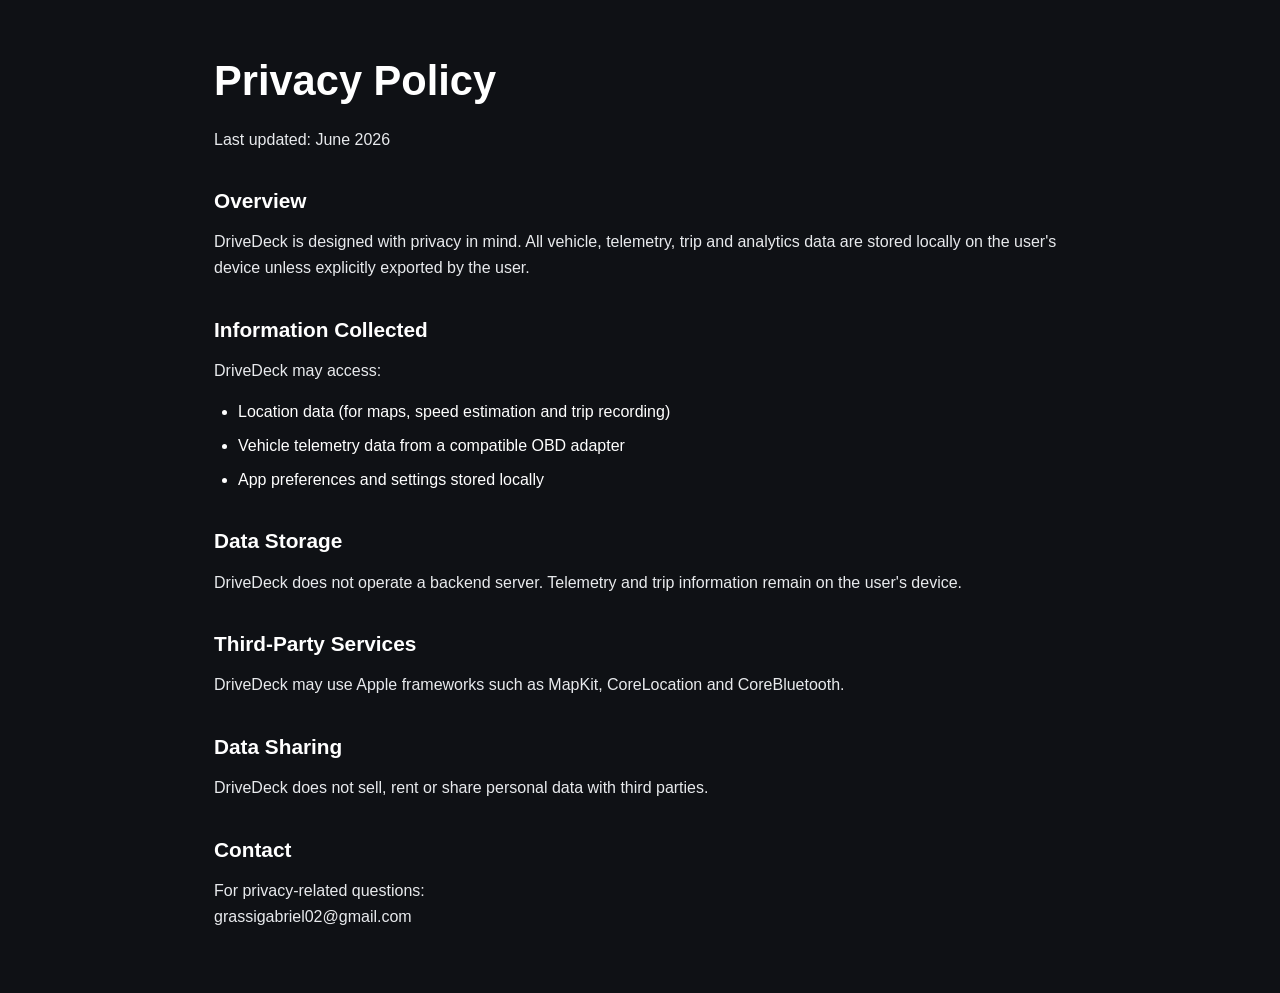
==== privacy.html @ dbd65eac "DriveDeck mandatory informations" ====
<!DOCTYPE html>

<html lang="en">
<head>
<meta charset="UTF-8">
<meta name="viewport" content="width=device-width, initial-scale=1.0">
<title>DriveDeck Privacy Policy</title>
<link rel="stylesheet" href="style.css">
</head>
<body>

<div class="container">

<h1>Privacy Policy</h1>

<p>Last updated: June 2026</p>

<h2>Overview</h2>

<p>
DriveDeck is designed with privacy in mind.
All vehicle, telemetry, trip and analytics data are stored locally on the user's device unless explicitly exported by the user.
</p>

<h2>Information Collected</h2>

<p>
DriveDeck may access:
</p>

<ul>
<li>Location data (for maps, speed estimation and trip recording)</li>
<li>Vehicle telemetry data from a compatible OBD adapter</li>
<li>App preferences and settings stored locally</li>
</ul>

<h2>Data Storage</h2>

<p>
DriveDeck does not operate a backend server.
Telemetry and trip information remain on the user's device.
</p>

<h2>Third-Party Services</h2>

<p>
DriveDeck may use Apple frameworks such as MapKit, CoreLocation and CoreBluetooth.
</p>

<h2>Data Sharing</h2>

<p>
DriveDeck does not sell, rent or share personal data with third parties.
</p>

<h2>Contact</h2>

<p>
For privacy-related questions:
<br>
grassigabriel02@gmail.com
</p>

</div>

</body>
</html>
---- style.css ----
* {
  margin: 0;
  padding: 0;
  box-sizing: border-box;
  }

:root {
--background: #0f1115;
--surface: #181b22;
--surface-hover: #20242d;
--text: #ffffff;
--secondary: #9aa4b2;
--accent: #e53935;
--border: #2a2f3a;
}

body {
background: var(--background);
color: var(--text);
font-family: -apple-system, BlinkMacSystemFont, "SF Pro Display",
"Segoe UI", sans-serif;
line-height: 1.6;
}

.container {
max-width: 900px;
margin: 0 auto;
padding: 48px 24px;
}

h1 {
font-size: 2.6rem;
font-weight: 700;
margin-bottom: 12px;
}

h2 {
margin-top: 32px;
margin-bottom: 12px;
font-size: 1.3rem;
}

.subtitle {
color: var(--secondary);
margin-bottom: 40px;
font-size: 1.05rem;
}

p {
margin-bottom: 16px;
color: #e8eaed;
}

ul {
margin-left: 24px;
margin-bottom: 20px;
}

li {
margin-bottom: 8px;
}

.card {
background: var(--surface);
border: 1px solid var(--border);
border-radius: 14px;
padding: 18px 20px;
margin-bottom: 16px;
transition: 0.2s ease;
}

.card:hover {
background: var(--surface-hover);
}

.card a {
text-decoration: none;
color: var(--text);
font-weight: 600;
display: block;
}

.button {
display: inline-block;
padding: 12px 20px;
border-radius: 10px;
background: var(--accent);
color: white;
text-decoration: none;
font-weight: 600;
}

.footer {
margin-top: 48px;
color: var(--secondary);
font-size: 0.9rem;
text-align: center;
}

code {
background: var(--surface);
padding: 2px 6px;
border-radius: 4px;
}

a {
color: #ff6b6b;
}
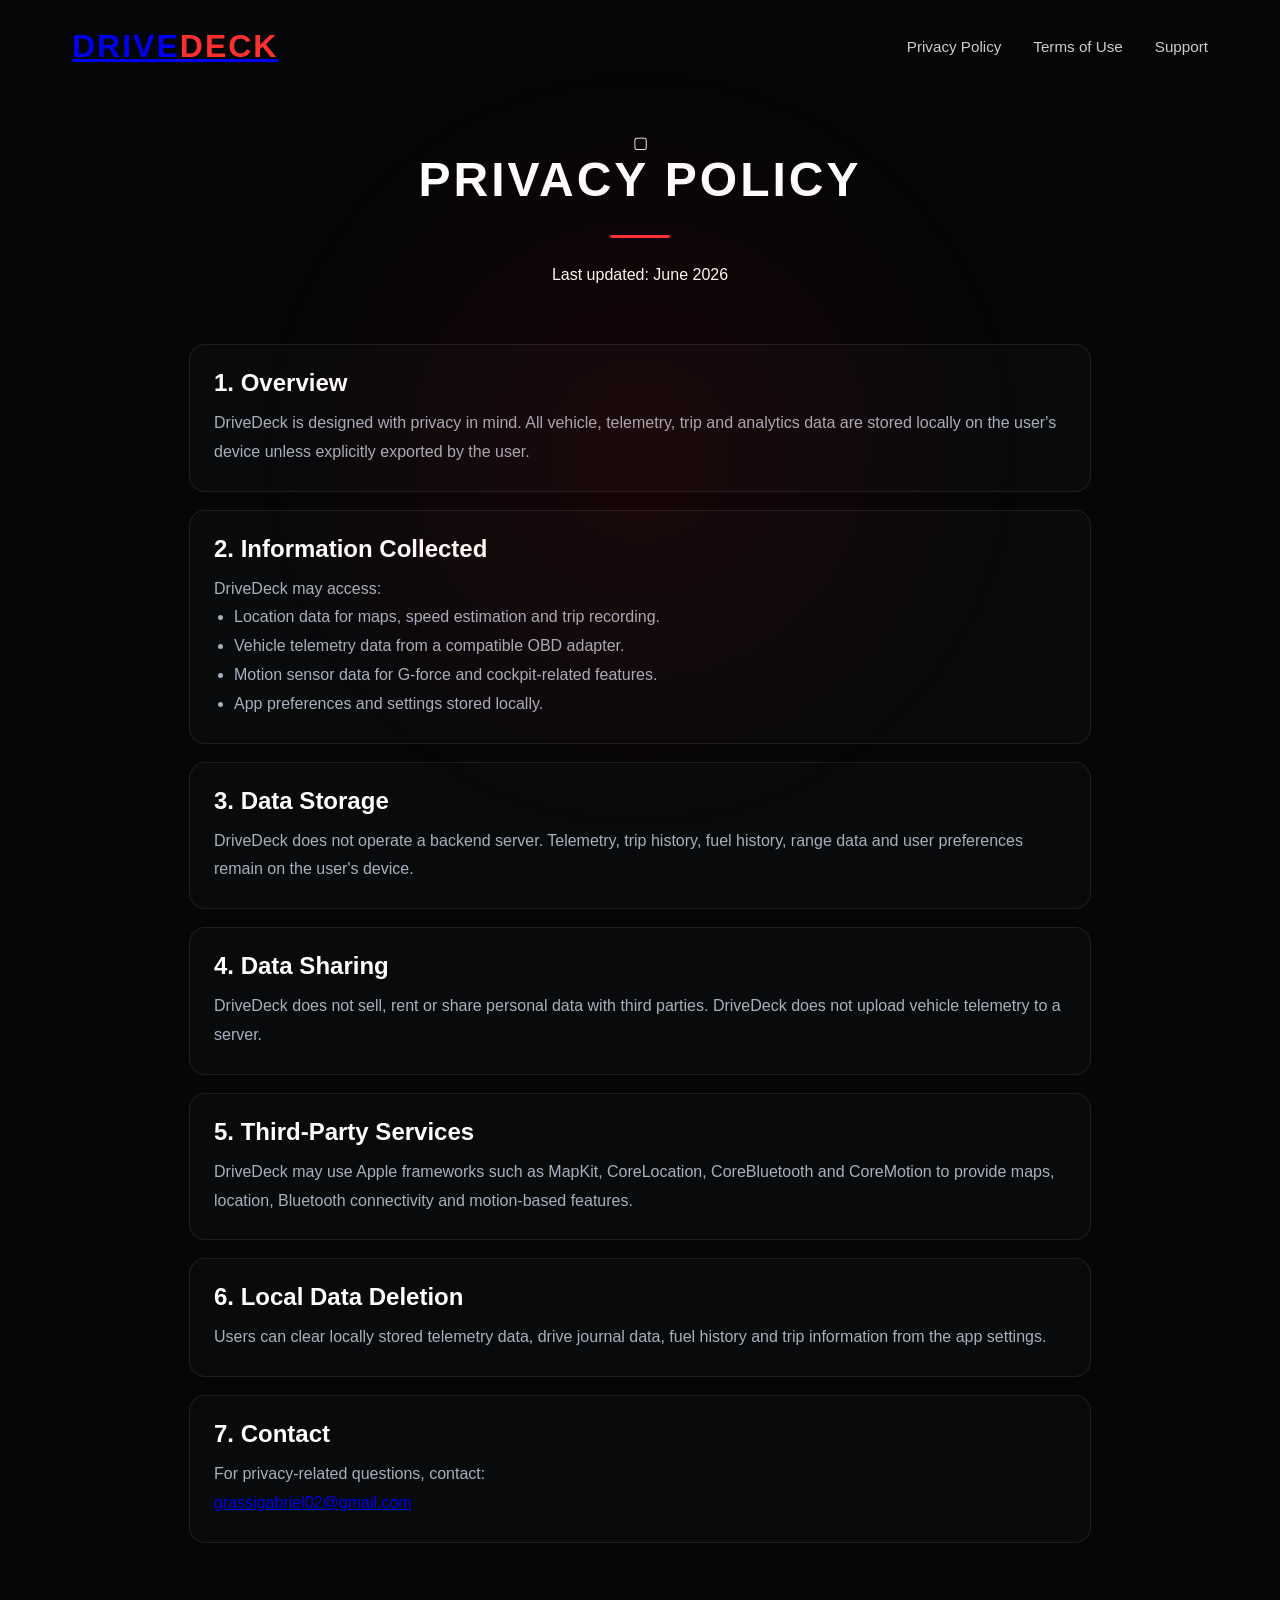
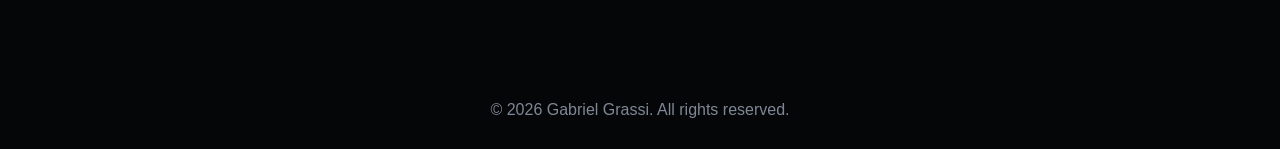
==== commit ef4f00e2: "Style update" ====
--- a/privacy.html
+++ b/privacy.html
@@ -1,67 +1,98 @@
 <!DOCTYPE html>
-
 <html lang="en">
 <head>
-<meta charset="UTF-8">
-<meta name="viewport" content="width=device-width, initial-scale=1.0">
-<title>DriveDeck Privacy Policy</title>
-<link rel="stylesheet" href="style.css">
+  <meta charset="UTF-8" />
+  <meta name="viewport" content="width=device-width, initial-scale=1.0" />
+  <title>DriveDeck Privacy Policy</title>
+  <link rel="stylesheet" href="style.css" />
+  <link rel="icon" type="image/png" href="favicon.png" />
 </head>
 <body>
 
-<div class="container">
+  <nav class="navbar">
+    <a class="logo" href="index.html">DRIVE<span>DECK</span></a>
 
-<h1>Privacy Policy</h1>
+    <div class="nav-links">
+      <a class="active" href="privacy.html">Privacy Policy</a>
+      <a href="terms.html">Terms of Use</a>
+      <a href="support.html">Support</a>
+    </div>
+  </nav>
 
-<p>Last updated: June 2026</p>
+  <main class="page">
+    <header class="page-header">
+      <div class="page-icon">▢</div>
+      <h1>PRIVACY POLICY</h1>
+      <div class="red-line"></div>
+      <p>Last updated: June 2026</p>
+    </header>
 
-<h2>Overview</h2>
+    <section class="page-section">
+      <h2>1. Overview</h2>
+      <p>
+        DriveDeck is designed with privacy in mind. All vehicle, telemetry,
+        trip and analytics data are stored locally on the user's device unless
+        explicitly exported by the user.
+      </p>
+    </section>
 
-<p>
-DriveDeck is designed with privacy in mind.
-All vehicle, telemetry, trip and analytics data are stored locally on the user's device unless explicitly exported by the user.
-</p>
+    <section class="page-section">
+      <h2>2. Information Collected</h2>
+      <p>DriveDeck may access:</p>
+      <ul>
+        <li>Location data for maps, speed estimation and trip recording.</li>
+        <li>Vehicle telemetry data from a compatible OBD adapter.</li>
+        <li>Motion sensor data for G-force and cockpit-related features.</li>
+        <li>App preferences and settings stored locally.</li>
+      </ul>
+    </section>
 
-<h2>Information Collected</h2>
+    <section class="page-section">
+      <h2>3. Data Storage</h2>
+      <p>
+        DriveDeck does not operate a backend server. Telemetry, trip history,
+        fuel history, range data and user preferences remain on the user's device.
+      </p>
+    </section>
 
-<p>
-DriveDeck may access:
-</p>
+    <section class="page-section">
+      <h2>4. Data Sharing</h2>
+      <p>
+        DriveDeck does not sell, rent or share personal data with third parties.
+        DriveDeck does not upload vehicle telemetry to a server.
+      </p>
+    </section>
 
-<ul>
-<li>Location data (for maps, speed estimation and trip recording)</li>
-<li>Vehicle telemetry data from a compatible OBD adapter</li>
-<li>App preferences and settings stored locally</li>
-</ul>
+    <section class="page-section">
+      <h2>5. Third-Party Services</h2>
+      <p>
+        DriveDeck may use Apple frameworks such as MapKit, CoreLocation,
+        CoreBluetooth and CoreMotion to provide maps, location, Bluetooth
+        connectivity and motion-based features.
+      </p>
+    </section>
 
-<h2>Data Storage</h2>
+    <section class="page-section">
+      <h2>6. Local Data Deletion</h2>
+      <p>
+        Users can clear locally stored telemetry data, drive journal data,
+        fuel history and trip information from the app settings.
+      </p>
+    </section>
 
-<p>
-DriveDeck does not operate a backend server.
-Telemetry and trip information remain on the user's device.
-</p>
+    <section class="page-section">
+      <h2>7. Contact</h2>
+      <p>
+        For privacy-related questions, contact:
+        <br />
+        <a href="mailto:grassigabriel02@gmail.com">grassigabriel02@gmail.com</a>
+      </p>
+    </section>
+  </main>
 
-<h2>Third-Party Services</h2>
-
-<p>
-DriveDeck may use Apple frameworks such as MapKit, CoreLocation and CoreBluetooth.
-</p>
-
-<h2>Data Sharing</h2>
-
-<p>
-DriveDeck does not sell, rent or share personal data with third parties.
-</p>
-
-<h2>Contact</h2>
-
-<p>
-For privacy-related questions:
-<br>
-grassigabriel02@gmail.com
-</p>
-
-</div>
+  <footer class="footer">
+    © 2026 Gabriel Grassi. All rights reserved.
+  </footer>
 
 </body>
-</html>
+</html>
--- a/style.css
+++ b/style.css
@@ -1,108 +1,231 @@
 * {
-  margin: 0;
-  padding: 0;
-  box-sizing: border-box;
-  }
+    margin: 0;
+    padding: 0;
+    box-sizing: border-box;
+}
 
 :root {
---background: #0f1115;
---surface: #181b22;
---surface-hover: #20242d;
---text: #ffffff;
---secondary: #9aa4b2;
---accent: #e53935;
---border: #2a2f3a;
+    --bg: #050608;
+    --surface: #0f1116;
+    --surface-hover: #151922;
+    --border: rgba(255,255,255,0.08);
+
+    --text: #ffffff;
+    --secondary: #a8b0bd;
+
+    --red: #ff3030;
+    --red-soft: rgba(255,48,48,0.15);
 }
 
 body {
-background: var(--background);
-color: var(--text);
-font-family: -apple-system, BlinkMacSystemFont, "SF Pro Display",
-"Segoe UI", sans-serif;
-line-height: 1.6;
-}
-
-.container {
-max-width: 900px;
-margin: 0 auto;
-padding: 48px 24px;
-}
-
-h1 {
-font-size: 2.6rem;
-font-weight: 700;
-margin-bottom: 12px;
-}
-
-h2 {
-margin-top: 32px;
-margin-bottom: 12px;
-font-size: 1.3rem;
-}
-
-.subtitle {
-color: var(--secondary);
-margin-bottom: 40px;
-font-size: 1.05rem;
-}
-
-p {
-margin-bottom: 16px;
-color: #e8eaed;
-}
-
-ul {
-margin-left: 24px;
-margin-bottom: 20px;
-}
-
-li {
-margin-bottom: 8px;
+    background: var(--bg);
+    color: var(--text);
+    font-family: -apple-system, BlinkMacSystemFont, "SF Pro Display", sans-serif;
+    min-height: 100vh;
+}
+
+/* subtle background glow */
+
+body::before {
+    content: "";
+    position: fixed;
+    inset: 0;
+    pointer-events: none;
+
+    background:
+        radial-gradient(circle at center,
+            rgba(255,0,0,0.08),
+            transparent 50%);
+}
+
+/* navigation */
+
+.navbar {
+    max-width: 1200px;
+    margin: auto;
+
+    display: flex;
+    justify-content: space-between;
+    align-items: center;
+
+    padding: 28px 32px;
+}
+
+.logo {
+    font-size: 2rem;
+    font-weight: 700;
+    letter-spacing: 2px;
+}
+
+.logo span {
+    color: var(--red);
+}
+
+.nav-links {
+    display: flex;
+    gap: 32px;
+}
+
+.nav-links a {
+    color: white;
+    text-decoration: none;
+    font-size: 0.95rem;
+    opacity: 0.8;
+    transition: 0.2s;
+}
+
+.nav-links a:hover {
+    opacity: 1;
+    color: var(--red);
+}
+
+/* hero */
+
+.hero {
+    text-align: center;
+    max-width: 900px;
+    margin: auto;
+
+    padding: 80px 24px 40px;
+}
+
+.hero h1 {
+    font-size: 4rem;
+    letter-spacing: 3px;
+    margin-bottom: 12px;
+}
+
+.hero h1 span {
+    color: var(--red);
+}
+
+.hero .tagline {
+    color: var(--secondary);
+    letter-spacing: 4px;
+    text-transform: uppercase;
+    margin-bottom: 40px;
+}
+
+.hero .description {
+    color: var(--secondary);
+    font-size: 1.05rem;
+    line-height: 1.8;
+}
+
+/* divider */
+
+.red-line {
+    width: 60px;
+    height: 3px;
+    background: var(--red);
+    margin: 28px auto;
+    border-radius: 999px;
+}
+
+/* cards */
+
+.card-grid {
+    max-width: 1100px;
+    margin: 60px auto;
+
+    display: grid;
+    grid-template-columns: repeat(auto-fit,minmax(260px,1fr));
+    gap: 24px;
+
+    padding: 0 24px;
 }
 
 .card {
-background: var(--surface);
-border: 1px solid var(--border);
-border-radius: 14px;
-padding: 18px 20px;
-margin-bottom: 16px;
-transition: 0.2s ease;
+    background: linear-gradient(
+        180deg,
+        rgba(255,255,255,0.02),
+        rgba(255,255,255,0.01)
+    );
+
+    border: 1px solid var(--border);
+    border-radius: 18px;
+
+    padding: 36px 28px;
+
+    text-align: center;
+
+    transition: 0.25s ease;
 }
 
 .card:hover {
-background: var(--surface-hover);
+    transform: translateY(-4px);
+
+    border-color: rgba(255,48,48,0.3);
+
+    box-shadow:
+        0 0 25px rgba(255,48,48,0.12);
+}
+
+.card h3 {
+    margin-bottom: 14px;
+    font-size: 1.1rem;
+}
+
+.card p {
+    color: var(--secondary);
+    line-height: 1.7;
 }
 
 .card a {
-text-decoration: none;
-color: var(--text);
-font-weight: 600;
-display: block;
-}
-
-.button {
-display: inline-block;
-padding: 12px 20px;
-border-radius: 10px;
-background: var(--accent);
-color: white;
-text-decoration: none;
-font-weight: 600;
-}
+    color: white;
+    text-decoration: none;
+}
+
+/* content pages */
+
+.page {
+    max-width: 950px;
+    margin: auto;
+    padding: 40px 24px 80px;
+}
+
+.page-header {
+    text-align: center;
+    margin-bottom: 60px;
+}
+
+.page-header h1 {
+    font-size: 3rem;
+    letter-spacing: 3px;
+}
+
+.page-section {
+    background: rgba(255,255,255,0.02);
+
+    border: 1px solid var(--border);
+
+    border-radius: 16px;
+
+    padding: 24px;
+
+    margin-bottom: 18px;
+}
+
+.page-section h2 {
+    color: white;
+    margin-bottom: 12px;
+}
+
+.page-section p,
+.page-section li {
+    color: var(--secondary);
+    line-height: 1.8;
+}
+
+.page-section ul {
+    padding-left: 20px;
+}
+
+/* footer */
 
 .footer {
-margin-top: 48px;
-color: var(--secondary);
-font-size: 0.9rem;
-text-align: center;
-}
-
-code {
-background: var(--surface);
-padding: 2px 6px;
-border-radius: 4px;
-}
-
-a {
-color: #ff6b6b;
-}
+    text-align: center;
+    color: #7f8896;
+
+    padding: 60px 20px 30px;
+}
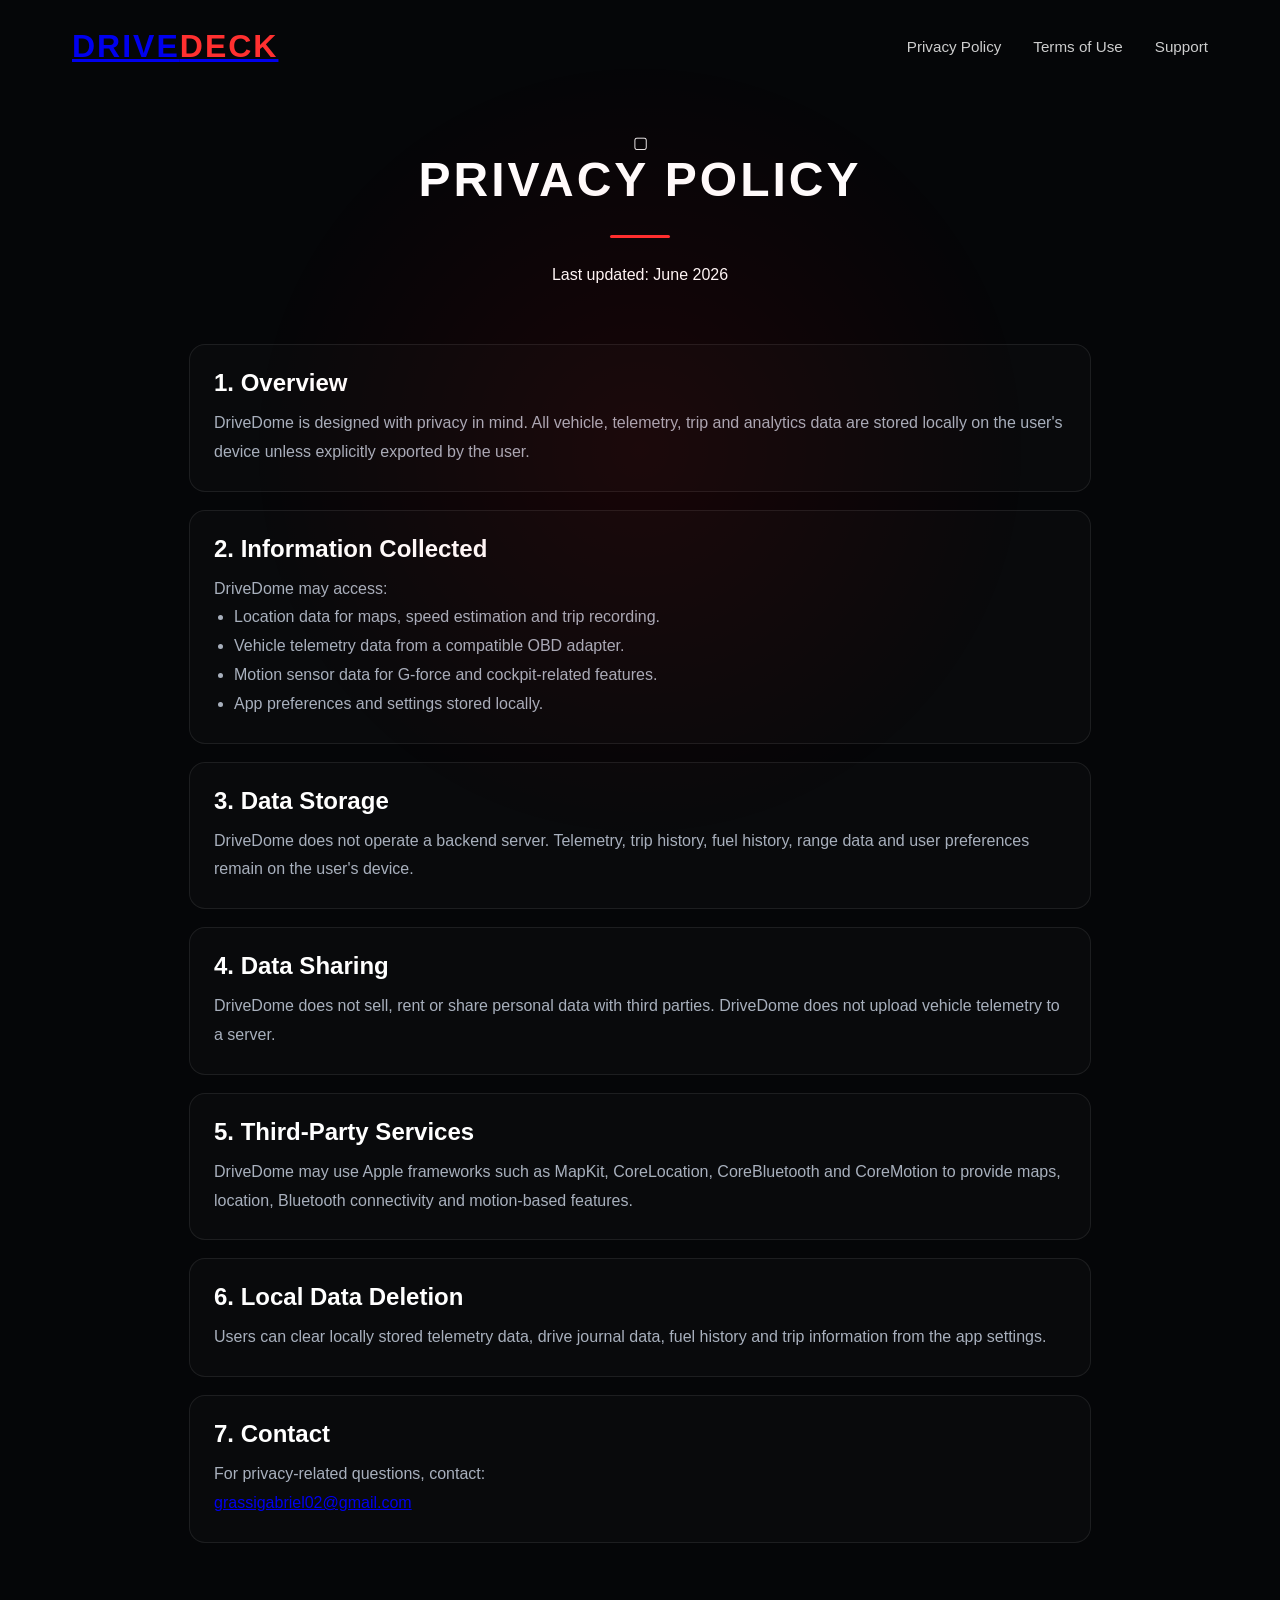
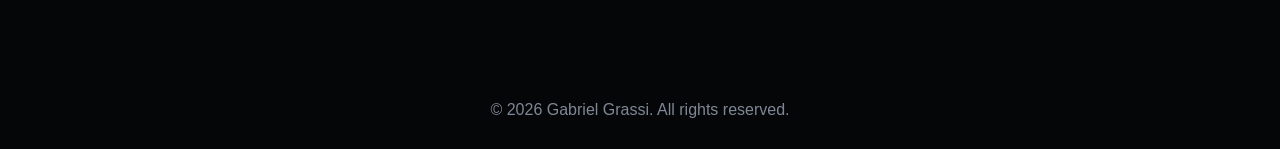
==== commit 7ebc81f6: "DriveDome rebranding" ====
--- a/privacy.html
+++ b/privacy.html
@@ -3,7 +3,7 @@
 <head>
   <meta charset="UTF-8" />
   <meta name="viewport" content="width=device-width, initial-scale=1.0" />
-  <title>DriveDeck Privacy Policy</title>
+  <title>DriveDome Privacy Policy</title>
   <link rel="stylesheet" href="style.css" />
   <link rel="icon" type="image/png" href="favicon.png" />
 </head>
@@ -30,7 +30,7 @@
     <section class="page-section">
       <h2>1. Overview</h2>
       <p>
-        DriveDeck is designed with privacy in mind. All vehicle, telemetry,
+        DriveDome is designed with privacy in mind. All vehicle, telemetry,
         trip and analytics data are stored locally on the user's device unless
         explicitly exported by the user.
       </p>
@@ -38,7 +38,7 @@
 
     <section class="page-section">
       <h2>2. Information Collected</h2>
-      <p>DriveDeck may access:</p>
+      <p>DriveDome may access:</p>
       <ul>
         <li>Location data for maps, speed estimation and trip recording.</li>
         <li>Vehicle telemetry data from a compatible OBD adapter.</li>
@@ -50,7 +50,7 @@
     <section class="page-section">
       <h2>3. Data Storage</h2>
       <p>
-        DriveDeck does not operate a backend server. Telemetry, trip history,
+        DriveDome does not operate a backend server. Telemetry, trip history,
         fuel history, range data and user preferences remain on the user's device.
       </p>
     </section>
@@ -58,15 +58,15 @@
     <section class="page-section">
       <h2>4. Data Sharing</h2>
       <p>
-        DriveDeck does not sell, rent or share personal data with third parties.
-        DriveDeck does not upload vehicle telemetry to a server.
+        DriveDome does not sell, rent or share personal data with third parties.
+        DriveDome does not upload vehicle telemetry to a server.
       </p>
     </section>
 
     <section class="page-section">
       <h2>5. Third-Party Services</h2>
       <p>
-        DriveDeck may use Apple frameworks such as MapKit, CoreLocation,
+        DriveDome may use Apple frameworks such as MapKit, CoreLocation,
         CoreBluetooth and CoreMotion to provide maps, location, Bluetooth
         connectivity and motion-based features.
       </p>
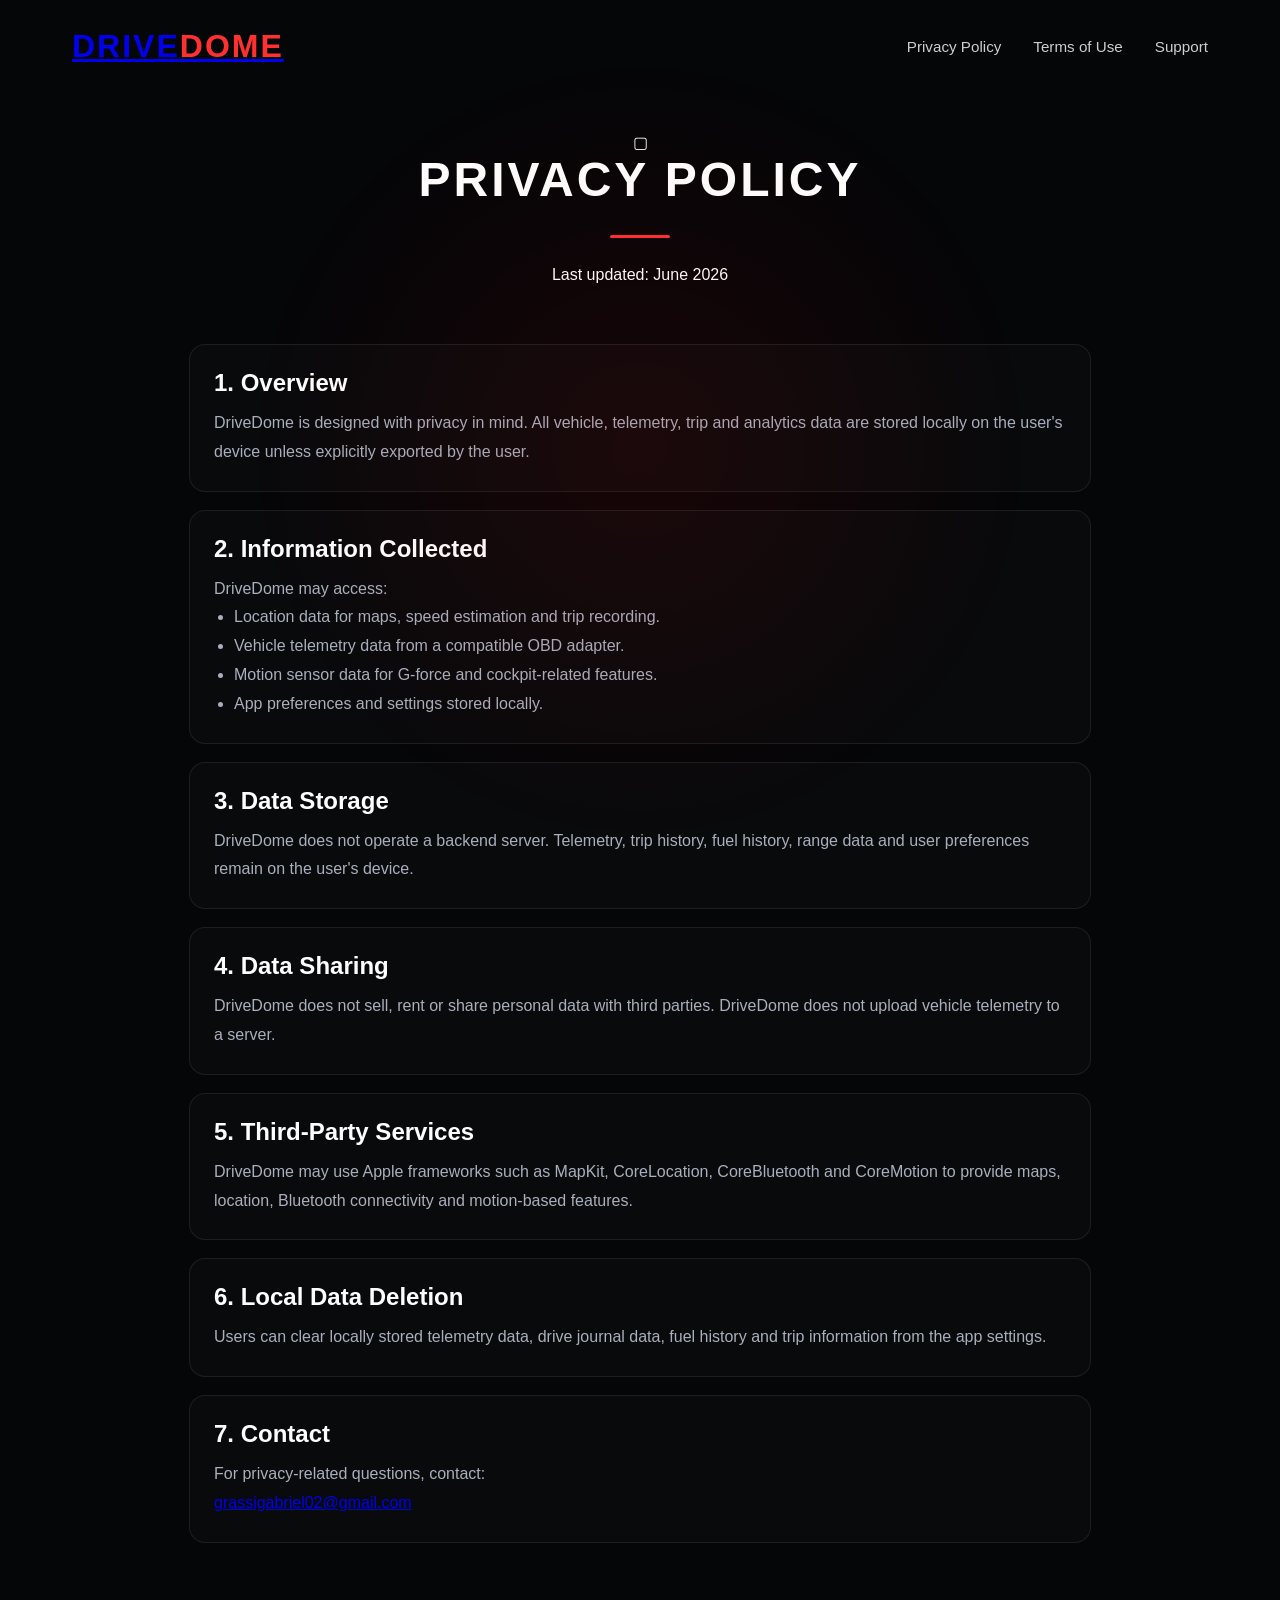
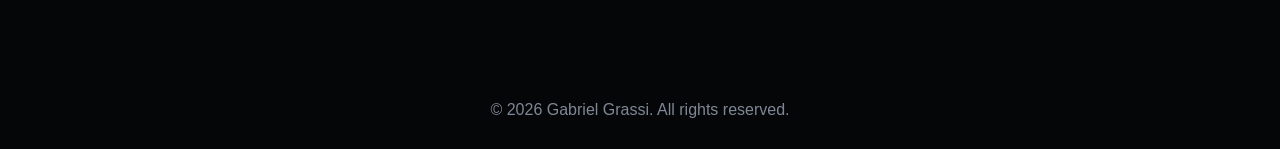
==== commit 8449d7a0: "DriveDome" ====
--- a/privacy.html
+++ b/privacy.html
@@ -10,7 +10,7 @@
 <body>
 
   <nav class="navbar">
-    <a class="logo" href="index.html">DRIVE<span>DECK</span></a>
+    <a class="logo" href="index.html">DRIVE<span>DOME</span></a>
 
     <div class="nav-links">
       <a class="active" href="privacy.html">Privacy Policy</a>
